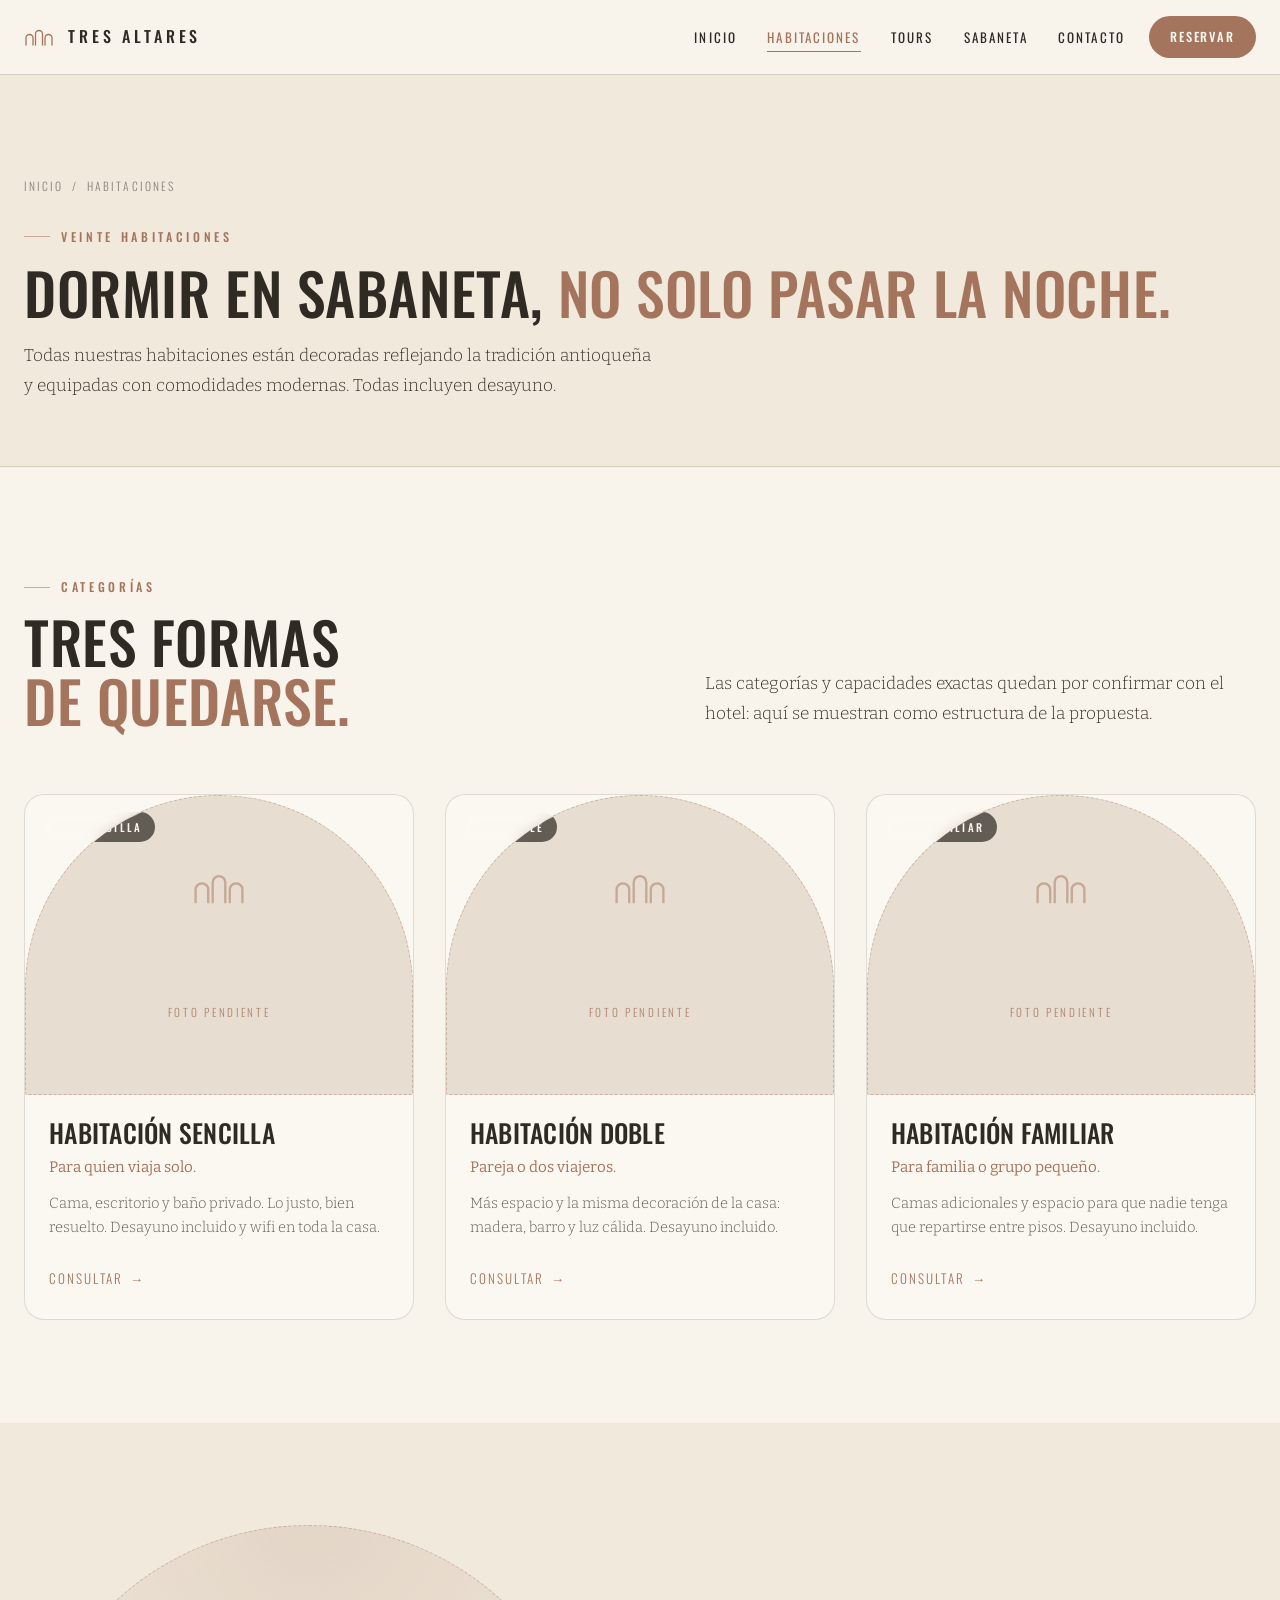
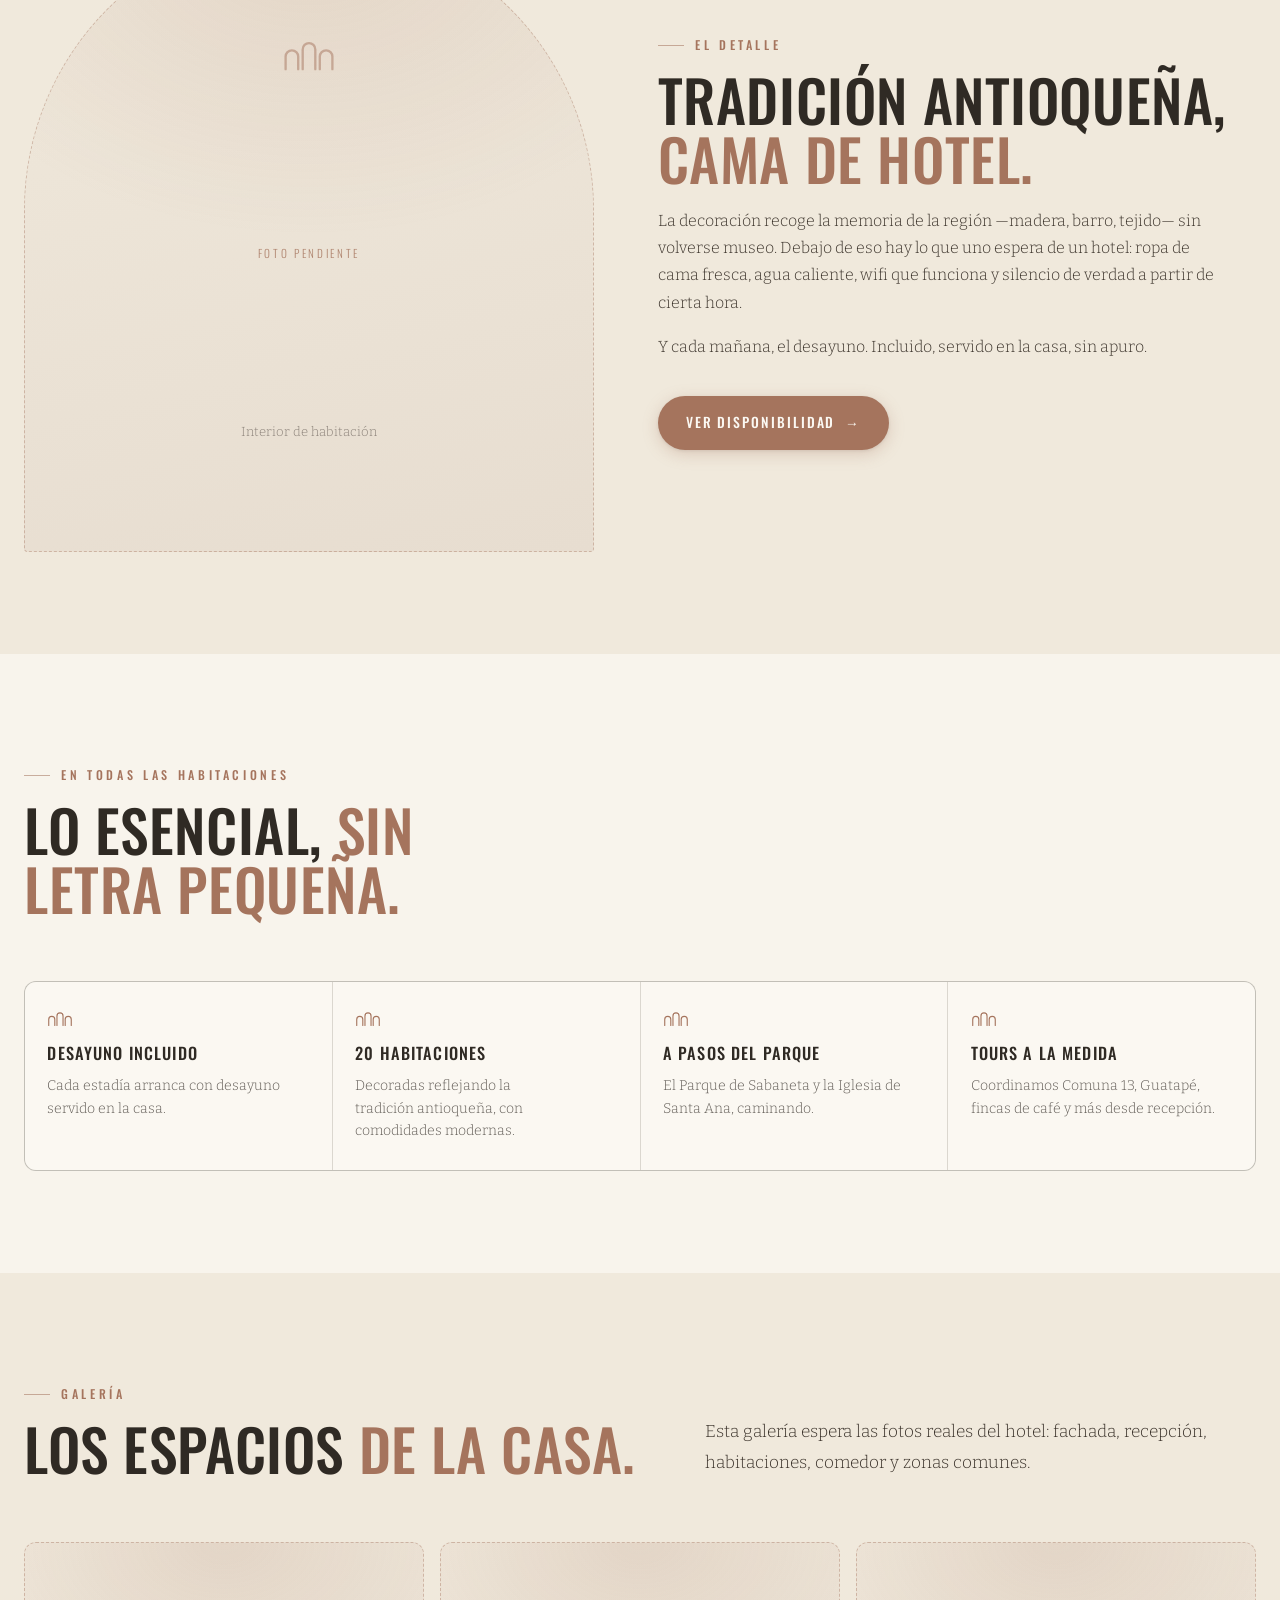
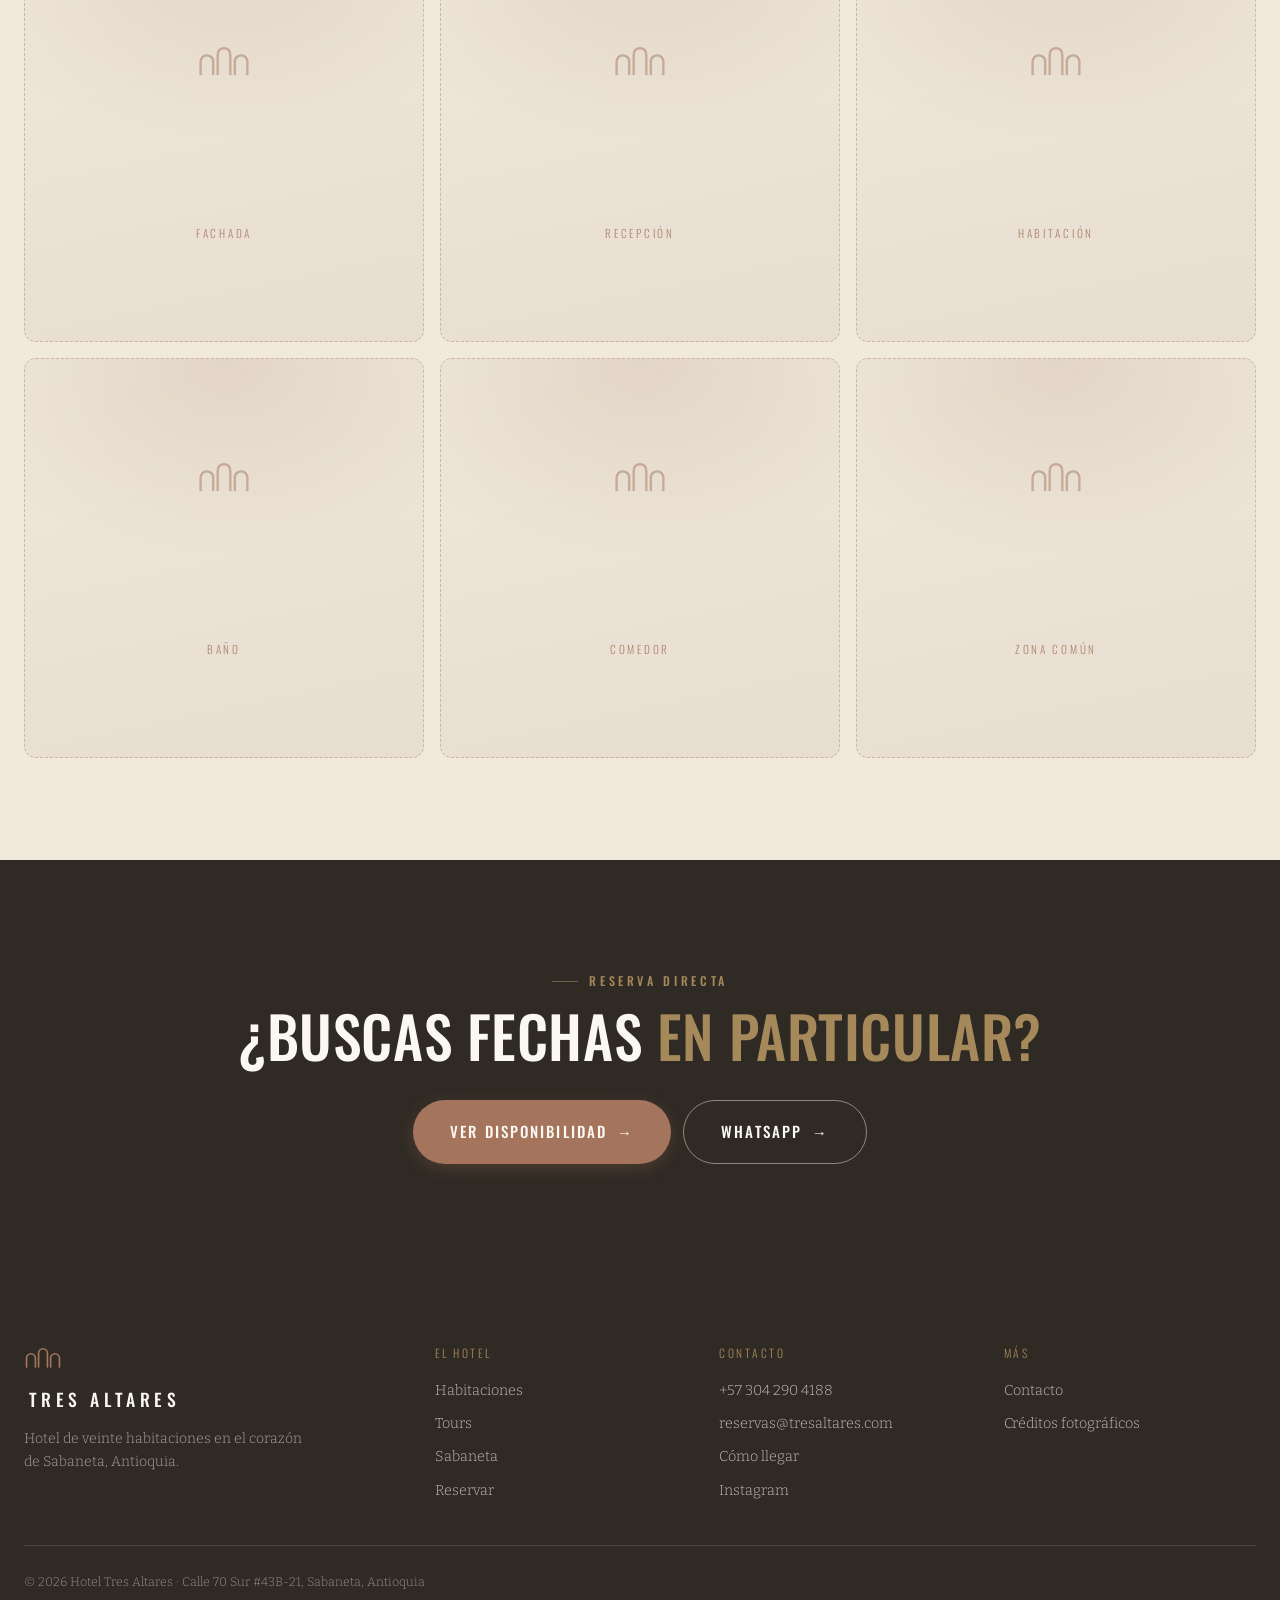
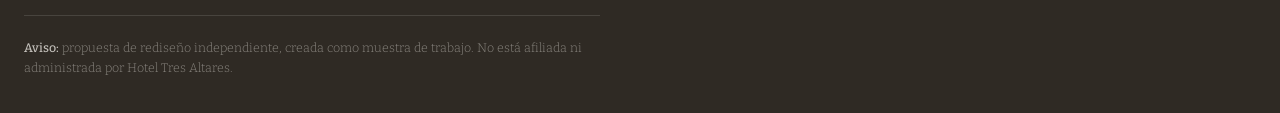
==== hotel-tres-altares/habitaciones.html @ 0153d628 "Añadir propuesta de rediseño: Hotel Tres Altares (Sabaneta) Sitio multipágina estático (7 páginas), " ====
<!doctype html>
<html lang="es">
<head>
<meta charset="utf-8" />
<meta name="viewport" content="width=device-width, initial-scale=1, viewport-fit=cover" />
<title>Habitaciones — Hotel Tres Altares, Sabaneta</title>
<meta name="description" content="Veinte habitaciones con tradición antioqueña y desayuno incluido en el Hotel Tres Altares de Sabaneta." />
<meta name="robots" content="noindex, nofollow" />
<meta name="theme-color" content="#f8f4ec" />
<link rel="icon" href="data:image/svg+xml,%3Csvg xmlns='http://www.w3.org/2000/svg' viewBox='0 0 60 44'%3E%3Crect width='60' height='44' rx='8' fill='%23a5745d'/%3E%3Cg fill='none' stroke='%23fbf8f2' stroke-width='3'%3E%3Cpath d='M6 38V25a6 6 0 0 1 12 0v13'/%3E%3Cpath d='M24 38V18a6 6 0 0 1 12 0v20'/%3E%3Cpath d='M42 38V25a6 6 0 0 1 12 0v13'/%3E%3C/g%3E%3C/svg%3E" />
<link rel="preload" as="font" type="font/woff2" href="assets/fonts/oswald-500-normal-latin.woff2" crossorigin />
<link rel="preload" as="font" type="font/woff2" href="assets/fonts/bitter-300-normal-latin.woff2" crossorigin />
<link rel="stylesheet" href="fonts.css?v=20260815" />
<link rel="stylesheet" href="styles.css?v=20260814b" />
</head>
<body class="page-solid">

<a class="skip-link" href="#main">Saltar al contenido</a>

<svg class="arch-sprite" aria-hidden="true" focusable="false">
  <defs>
    <g id="arch-3" fill="none" stroke="currentColor" stroke-width="2.6" stroke-linecap="round">
      <path d="M4 38V24a7 7 0 0 1 14 0v14" />
      <path d="M23 38V16a7 7 0 0 1 14 0v22" />
      <path d="M42 38V24a7 7 0 0 1 14 0v14" />
    </g>
  </defs>
</svg>

<header class="nav">
  <div class="container nav-inner">
    <a class="nav-brand" href="index.html" aria-label="Hotel Tres Altares — inicio">
      <svg class="nav-brand-mark" viewBox="0 0 60 44" aria-hidden="true"><use href="#arch-3" /></svg>
      <span class="nav-brand-text">Tres Altares</span>
    </a>
    <nav aria-label="Principal">
      <ul class="nav-links">
        <li><a class="nav-link" href="index.html">Inicio</a></li>
        <li><a class="nav-link" href="habitaciones.html">Habitaciones</a></li>
        <li><a class="nav-link" href="experiencias.html">Tours</a></li>
        <li><a class="nav-link" href="sabaneta.html">Sabaneta</a></li>
        <li><a class="nav-link" href="contacto.html">Contacto</a></li>
      </ul>
    </nav>
    <a class="nav-cta" href="reservar.html">Reservar</a>
    <button class="nav-toggle" aria-label="Abrir menú" aria-expanded="false"><span></span><span></span><span></span></button>
  </div>
</header>

<aside class="nav-mobile" aria-hidden="true">
  <ul class="nav-mobile-links">
    <li><a class="nav-mobile-link" href="index.html">Inicio</a></li>
    <li><a class="nav-mobile-link" href="habitaciones.html">Habitaciones</a></li>
    <li><a class="nav-mobile-link" href="experiencias.html">Tours</a></li>
    <li><a class="nav-mobile-link" href="sabaneta.html">Sabaneta</a></li>
    <li><a class="nav-mobile-link" href="contacto.html">Contacto</a></li>
    <li><a class="nav-mobile-link" href="reservar.html">Reservar</a></li>
  </ul>
  <div class="nav-mobile-foot">
    <span data-address-short></span>
    <a data-ig-link href="#">@tresaltareshotel</a>
  </div>
</aside>

<main id="main">

<section class="page-hero">
  <div class="container">
    <p class="breadcrumb"><a href="index.html">Inicio</a> <span>/</span> <span>Habitaciones</span></p>
    <p class="eyebrow">Veinte habitaciones</p>
    <h1 class="h-section page-hero-title">Dormir en Sabaneta, <em>no solo pasar la noche.</em></h1>
    <p class="lede">
      Todas nuestras habitaciones están decoradas reflejando la tradición antioqueña y equipadas con comodidades modernas. Todas incluyen desayuno.
    </p>
  </div>
</section>

<!-- CATEGORÍAS -->
<section class="section">
  <div class="container">
    <div class="section-head">
      <div data-reveal>
        <p class="eyebrow">Categorías</p>
        <h2 class="h-section">Tres formas <em>de quedarse.</em></h2>
      </div>
      <p class="lede" data-reveal data-delay="1">
        Las categorías y capacidades exactas quedan por confirmar con el hotel: aquí se muestran como estructura de la propuesta.
      </p>
    </div>

    <div class="grid grid-3">
      <article class="card" data-reveal>
        <div class="card-figure arch-ph">
          <span class="card-num">01 · Sencilla</span>
          <svg class="arch-ph-mark" viewBox="0 0 60 44" aria-hidden="true"><use href="#arch-3" /></svg>
          <span class="arch-ph-label">Foto pendiente</span>
        </div>
        <div class="card-body">
          <h3 class="h-card">Habitación sencilla</h3>
          <p class="card-tagline">Para quien viaja solo.</p>
          <p class="card-text">Cama, escritorio y baño privado. Lo justo, bien resuelto. Desayuno incluido y wifi en toda la casa.</p>
          <div class="card-foot"><a class="link-arrow" href="reservar.html">Consultar</a></div>
        </div>
      </article>

      <article class="card" data-reveal data-delay="1">
        <div class="card-figure arch-ph">
          <span class="card-num">02 · Doble</span>
          <svg class="arch-ph-mark" viewBox="0 0 60 44" aria-hidden="true"><use href="#arch-3" /></svg>
          <span class="arch-ph-label">Foto pendiente</span>
        </div>
        <div class="card-body">
          <h3 class="h-card">Habitación doble</h3>
          <p class="card-tagline">Pareja o dos viajeros.</p>
          <p class="card-text">Más espacio y la misma decoración de la casa: madera, barro y luz cálida. Desayuno incluido.</p>
          <div class="card-foot"><a class="link-arrow" href="reservar.html">Consultar</a></div>
        </div>
      </article>

      <article class="card" data-reveal data-delay="2">
        <div class="card-figure arch-ph">
          <span class="card-num">03 · Familiar</span>
          <svg class="arch-ph-mark" viewBox="0 0 60 44" aria-hidden="true"><use href="#arch-3" /></svg>
          <span class="arch-ph-label">Foto pendiente</span>
        </div>
        <div class="card-body">
          <h3 class="h-card">Habitación familiar</h3>
          <p class="card-tagline">Para familia o grupo pequeño.</p>
          <p class="card-text">Camas adicionales y espacio para que nadie tenga que repartirse entre pisos. Desayuno incluido.</p>
          <div class="card-foot"><a class="link-arrow" href="reservar.html">Consultar</a></div>
        </div>
      </article>
    </div>
  </div>
</section>

<!-- DETALLE -->
<section class="section section-tonal">
  <div class="container">
    <div class="split">
      <div class="arch-ph split-figure" data-reveal>
        <svg class="arch-ph-mark" viewBox="0 0 60 44" aria-hidden="true"><use href="#arch-3" /></svg>
        <span class="arch-ph-label">Foto pendiente</span>
        <span class="arch-ph-hint">Interior de habitación</span>
      </div>
      <div class="split-body" data-reveal data-delay="1">
        <p class="eyebrow">El detalle</p>
        <h2 class="h-section">Tradición antioqueña, <em>cama de hotel.</em></h2>
        <div class="prose">
          <p>La decoración recoge la memoria de la región —madera, barro, tejido— sin volverse museo. Debajo de eso hay lo que uno espera de un hotel: ropa de cama fresca, agua caliente, wifi que funciona y silencio de verdad a partir de cierta hora.</p>
          <p>Y cada mañana, el desayuno. Incluido, servido en la casa, sin apuro.</p>
        </div>
        <div class="btn-row mt-6">
          <a class="btn btn-primary" href="reservar.html">Ver disponibilidad</a>
        </div>
      </div>
    </div>
  </div>
</section>

<!-- INCLUYE -->
<section class="section">
  <div class="container">
    <div class="section-head">
      <div data-reveal>
        <p class="eyebrow">En todas las habitaciones</p>
        <h2 class="h-section">Lo esencial, <em>sin letra pequeña.</em></h2>
      </div>
    </div>
    <div class="amenity-grid" data-amenities data-reveal></div>
  </div>
</section>

<!-- GALERÍA -->
<section class="section section-tonal">
  <div class="container">
    <div class="section-head">
      <div data-reveal>
        <p class="eyebrow">Galería</p>
        <h2 class="h-section">Los espacios <em>de la casa.</em></h2>
      </div>
      <p class="lede" data-reveal data-delay="1">
        Esta galería espera las fotos reales del hotel: fachada, recepción, habitaciones, comedor y zonas comunes.
      </p>
    </div>
    <div class="gallery" data-reveal>
      <div class="arch-ph"><svg class="arch-ph-mark" viewBox="0 0 60 44" aria-hidden="true"><use href="#arch-3"/></svg><span class="arch-ph-label">Fachada</span></div>
      <div class="arch-ph"><svg class="arch-ph-mark" viewBox="0 0 60 44" aria-hidden="true"><use href="#arch-3"/></svg><span class="arch-ph-label">Recepción</span></div>
      <div class="arch-ph"><svg class="arch-ph-mark" viewBox="0 0 60 44" aria-hidden="true"><use href="#arch-3"/></svg><span class="arch-ph-label">Habitación</span></div>
      <div class="arch-ph"><svg class="arch-ph-mark" viewBox="0 0 60 44" aria-hidden="true"><use href="#arch-3"/></svg><span class="arch-ph-label">Baño</span></div>
      <div class="arch-ph"><svg class="arch-ph-mark" viewBox="0 0 60 44" aria-hidden="true"><use href="#arch-3"/></svg><span class="arch-ph-label">Comedor</span></div>
      <div class="arch-ph"><svg class="arch-ph-mark" viewBox="0 0 60 44" aria-hidden="true"><use href="#arch-3"/></svg><span class="arch-ph-label">Zona común</span></div>
    </div>
  </div>
</section>

<!-- CTA -->
<section class="section section-dark">
  <div class="container-narrow text-center">
    <p class="eyebrow eyebrow-center" data-reveal>Reserva directa</p>
    <h2 class="h-section mt-3" data-reveal data-delay="1">¿Buscas fechas <em>en particular?</em></h2>
    <div class="btn-row btn-row-center mt-6" data-reveal data-delay="2">
      <a class="btn btn-primary btn-lg" data-booking-link href="#">Ver disponibilidad</a>
      <a class="btn btn-light btn-lg" data-wa-link data-wa-message="Hola Tres Altares, quiero consultar disponibilidad de habitaciones." href="#">WhatsApp</a>
    </div>
  </div>
</section>

</main>

<footer class="footer">
  <div class="container">
    <div class="footer-grid">
      <div>
        <svg class="footer-mark" viewBox="0 0 60 44" aria-hidden="true"><use href="#arch-3" /></svg>
        <p class="footer-brand">Tres Altares</p>
        <p class="footer-tagline">Hotel de veinte habitaciones en el corazón de Sabaneta, Antioquia.</p>
      </div>
      <div>
        <p class="footer-title">El hotel</p>
        <ul class="footer-list">
          <li><a href="habitaciones.html">Habitaciones</a></li>
          <li><a href="experiencias.html">Tours</a></li>
          <li><a href="sabaneta.html">Sabaneta</a></li>
          <li><a href="reservar.html">Reservar</a></li>
        </ul>
      </div>
      <div>
        <p class="footer-title">Contacto</p>
        <ul class="footer-list">
          <li><a data-phone href="#"></a></li>
          <li><a data-email href="#"></a></li>
          <li><a data-map-link href="#">Cómo llegar</a></li>
          <li><a data-ig-link href="#">Instagram</a></li>
        </ul>
      </div>
      <div>
        <p class="footer-title">Más</p>
        <ul class="footer-list">
          <li><a href="contacto.html">Contacto</a></li>
          <li><a href="creditos.html">Créditos fotográficos</a></li>
        </ul>
      </div>
    </div>
    <div class="footer-bottom">
      <span>© <span data-year>2026</span> Hotel Tres Altares · <span data-address></span></span>
    </div>
    <p class="footer-disclaimer">
      <strong>Aviso:</strong> propuesta de rediseño independiente, creada como muestra de trabajo.
      No está afiliada ni administrada por Hotel Tres Altares.
    </p>
  </div>
</footer>

<script defer src="lib/gsap.min.js"></script>
<script defer src="lib/ScrollTrigger.min.js"></script>
<script defer src="lib/manifest.js?v=20260814b"></script>
<script defer src="main.js?v=20260814b"></script>
</body>
</html>
---- hotel-tres-altares/fonts.css ----
/* Fuentes auto-hospedadas — sin dependencia del CDN de Google.
   Oswald (display, condensada) y Bitter (cuerpo, slab) son los equivalentes
   libres de Steelfish y Americane, las tipografías reales de la marca. */

@font-face {
  font-family: 'Oswald';
  font-style: normal;
  font-weight: 300;
  font-display: swap;
  src: url('assets/fonts/oswald-300-normal-ext.woff2') format('woff2');
  unicode-range: U+0100-02BA, U+02BD-02C5, U+02C7-02CC, U+02CE-02D7, U+02DD-02FF, U+0304, U+0308, U+0329, U+1D00-1DBF, U+1E00-1E9F, U+1EF2-1EFF, U+2020, U+20A0-20AB, U+20AD-20C0, U+2113, U+2C60-2C7F, U+A720-A7FF;
}
@font-face {
  font-family: 'Oswald';
  font-style: normal;
  font-weight: 300;
  font-display: swap;
  src: url('assets/fonts/oswald-300-normal-latin.woff2') format('woff2');
  unicode-range: U+0000-00FF, U+0131, U+0152-0153, U+02BB-02BC, U+02C6, U+02DA, U+02DC, U+0304, U+0308, U+0329, U+2000-206F, U+20AC, U+2122, U+2191, U+2193, U+2212, U+2215, U+FEFF, U+FFFD;
}
@font-face {
  font-family: 'Oswald';
  font-style: normal;
  font-weight: 400;
  font-display: swap;
  src: url('assets/fonts/oswald-400-normal-ext.woff2') format('woff2');
  unicode-range: U+0100-02BA, U+02BD-02C5, U+02C7-02CC, U+02CE-02D7, U+02DD-02FF, U+0304, U+0308, U+0329, U+1D00-1DBF, U+1E00-1E9F, U+1EF2-1EFF, U+2020, U+20A0-20AB, U+20AD-20C0, U+2113, U+2C60-2C7F, U+A720-A7FF;
}
@font-face {
  font-family: 'Oswald';
  font-style: normal;
  font-weight: 400;
  font-display: swap;
  src: url('assets/fonts/oswald-400-normal-latin.woff2') format('woff2');
  unicode-range: U+0000-00FF, U+0131, U+0152-0153, U+02BB-02BC, U+02C6, U+02DA, U+02DC, U+0304, U+0308, U+0329, U+2000-206F, U+20AC, U+2122, U+2191, U+2193, U+2212, U+2215, U+FEFF, U+FFFD;
}
@font-face {
  font-family: 'Oswald';
  font-style: normal;
  font-weight: 500;
  font-display: swap;
  src: url('assets/fonts/oswald-500-normal-ext.woff2') format('woff2');
  unicode-range: U+0100-02BA, U+02BD-02C5, U+02C7-02CC, U+02CE-02D7, U+02DD-02FF, U+0304, U+0308, U+0329, U+1D00-1DBF, U+1E00-1E9F, U+1EF2-1EFF, U+2020, U+20A0-20AB, U+20AD-20C0, U+2113, U+2C60-2C7F, U+A720-A7FF;
}
@font-face {
  font-family: 'Oswald';
  font-style: normal;
  font-weight: 500;
  font-display: swap;
  src: url('assets/fonts/oswald-500-normal-latin.woff2') format('woff2');
  unicode-range: U+0000-00FF, U+0131, U+0152-0153, U+02BB-02BC, U+02C6, U+02DA, U+02DC, U+0304, U+0308, U+0329, U+2000-206F, U+20AC, U+2122, U+2191, U+2193, U+2212, U+2215, U+FEFF, U+FFFD;
}
@font-face {
  font-family: 'Oswald';
  font-style: normal;
  font-weight: 600;
  font-display: swap;
  src: url('assets/fonts/oswald-600-normal-ext.woff2') format('woff2');
  unicode-range: U+0100-02BA, U+02BD-02C5, U+02C7-02CC, U+02CE-02D7, U+02DD-02FF, U+0304, U+0308, U+0329, U+1D00-1DBF, U+1E00-1E9F, U+1EF2-1EFF, U+2020, U+20A0-20AB, U+20AD-20C0, U+2113, U+2C60-2C7F, U+A720-A7FF;
}
@font-face {
  font-family: 'Oswald';
  font-style: normal;
  font-weight: 600;
  font-display: swap;
  src: url('assets/fonts/oswald-600-normal-latin.woff2') format('woff2');
  unicode-range: U+0000-00FF, U+0131, U+0152-0153, U+02BB-02BC, U+02C6, U+02DA, U+02DC, U+0304, U+0308, U+0329, U+2000-206F, U+20AC, U+2122, U+2191, U+2193, U+2212, U+2215, U+FEFF, U+FFFD;
}
@font-face {
  font-family: 'Bitter';
  font-style: italic;
  font-weight: 300;
  font-display: swap;
  src: url('assets/fonts/bitter-300-italic-ext.woff2') format('woff2');
  unicode-range: U+0100-02BA, U+02BD-02C5, U+02C7-02CC, U+02CE-02D7, U+02DD-02FF, U+0304, U+0308, U+0329, U+1D00-1DBF, U+1E00-1E9F, U+1EF2-1EFF, U+2020, U+20A0-20AB, U+20AD-20C0, U+2113, U+2C60-2C7F, U+A720-A7FF;
}
@font-face {
  font-family: 'Bitter';
  font-style: italic;
  font-weight: 300;
  font-display: swap;
  src: url('assets/fonts/bitter-300-italic-latin.woff2') format('woff2');
  unicode-range: U+0000-00FF, U+0131, U+0152-0153, U+02BB-02BC, U+02C6, U+02DA, U+02DC, U+0304, U+0308, U+0329, U+2000-206F, U+20AC, U+2122, U+2191, U+2193, U+2212, U+2215, U+FEFF, U+FFFD;
}
@font-face {
  font-family: 'Bitter';
  font-style: normal;
  font-weight: 300;
  font-display: swap;
  src: url('assets/fonts/bitter-300-normal-ext.woff2') format('woff2');
  unicode-range: U+0100-02BA, U+02BD-02C5, U+02C7-02CC, U+02CE-02D7, U+02DD-02FF, U+0304, U+0308, U+0329, U+1D00-1DBF, U+1E00-1E9F, U+1EF2-1EFF, U+2020, U+20A0-20AB, U+20AD-20C0, U+2113, U+2C60-2C7F, U+A720-A7FF;
}
@font-face {
  font-family: 'Bitter';
  font-style: normal;
  font-weight: 300;
  font-display: swap;
  src: url('assets/fonts/bitter-300-normal-latin.woff2') format('woff2');
  unicode-range: U+0000-00FF, U+0131, U+0152-0153, U+02BB-02BC, U+02C6, U+02DA, U+02DC, U+0304, U+0308, U+0329, U+2000-206F, U+20AC, U+2122, U+2191, U+2193, U+2212, U+2215, U+FEFF, U+FFFD;
}
@font-face {
  font-family: 'Bitter';
  font-style: normal;
  font-weight: 400;
  font-display: swap;
  src: url('assets/fonts/bitter-400-normal-ext.woff2') format('woff2');
  unicode-range: U+0100-02BA, U+02BD-02C5, U+02C7-02CC, U+02CE-02D7, U+02DD-02FF, U+0304, U+0308, U+0329, U+1D00-1DBF, U+1E00-1E9F, U+1EF2-1EFF, U+2020, U+20A0-20AB, U+20AD-20C0, U+2113, U+2C60-2C7F, U+A720-A7FF;
}
@font-face {
  font-family: 'Bitter';
  font-style: normal;
  font-weight: 400;
  font-display: swap;
  src: url('assets/fonts/bitter-400-normal-latin.woff2') format('woff2');
  unicode-range: U+0000-00FF, U+0131, U+0152-0153, U+02BB-02BC, U+02C6, U+02DA, U+02DC, U+0304, U+0308, U+0329, U+2000-206F, U+20AC, U+2122, U+2191, U+2193, U+2212, U+2215, U+FEFF, U+FFFD;
}
@font-face {
  font-family: 'Bitter';
  font-style: normal;
  font-weight: 500;
  font-display: swap;
  src: url('assets/fonts/bitter-500-normal-ext.woff2') format('woff2');
  unicode-range: U+0100-02BA, U+02BD-02C5, U+02C7-02CC, U+02CE-02D7, U+02DD-02FF, U+0304, U+0308, U+0329, U+1D00-1DBF, U+1E00-1E9F, U+1EF2-1EFF, U+2020, U+20A0-20AB, U+20AD-20C0, U+2113, U+2C60-2C7F, U+A720-A7FF;
}
@font-face {
  font-family: 'Bitter';
  font-style: normal;
  font-weight: 500;
  font-display: swap;
  src: url('assets/fonts/bitter-500-normal-latin.woff2') format('woff2');
  unicode-range: U+0000-00FF, U+0131, U+0152-0153, U+02BB-02BC, U+02C6, U+02DA, U+02DC, U+0304, U+0308, U+0329, U+2000-206F, U+20AC, U+2122, U+2191, U+2193, U+2212, U+2215, U+FEFF, U+FFFD;
}
---- hotel-tres-altares/styles.css ----
/* ============================================================
   Hotel Tres Altares — propuesta de rediseño
   Paleta y tipografía derivadas de la marca real del hotel:
   arcilla #a5745d, oro #a6895b, cremas #f8f4ec/#fbf8f2, tinta #2f2a24.
   Motivo gráfico: los tres arcos del logo.
   ============================================================ */

/* -- 1. Tokens ------------------------------------------------ */
:root {
  --bg:          #f8f4ec;   /* crema base */
  --bg-2:        #f0e9dc;   /* crema tostada */
  --bg-3:        #e7ddd0;   /* arena */
  --paper:       #fbf8f2;   /* papel de tarjetas */
  --sand:        #cdbb9f;
  --ink:         #2f2a24;   /* tinta cálida */
  --ink-soft:    #3c342c;
  --ink-mute:    #605b55;
  --ink-faint:   #8a8078;
  --line:        rgba(47, 42, 36, 0.14);
  --line-strong: rgba(47, 42, 36, 0.3);

  --clay:        #a5745d;   /* color primario de la marca */
  --clay-deep:   #8a5c47;
  --gold:        #a6895b;   /* secundario */
  --gold-deep:   #7f6947;
  --clay-soft:   rgba(165, 116, 93, 0.12);

  --accent:      var(--clay);
  --accent-2:    var(--gold);

  --display: "Oswald", "Arial Narrow", Impact, sans-serif;
  --body:    "Bitter", Georgia, "Times New Roman", serif;

  --ease-out:    cubic-bezier(0.16, 1, 0.3, 1);
  --ease-soft:   cubic-bezier(0.25, 0.46, 0.45, 0.94);

  --container:        min(1320px, 100% - 3rem);
  --container-narrow: min(940px, 100% - 3rem);
  --nav-h:       74px;
  --section-pad: clamp(4rem, 8vw, 8rem);
  --radius:      12px;
  --radius-lg:   20px;
  --arch:        999px 999px 12px 12px;   /* el arco de la marca */
}

/* -- 2. Reset & base ----------------------------------------- */
*, *::before, *::after { box-sizing: border-box; margin: 0; padding: 0; }
html {
  -webkit-text-size-adjust: 100%;
  scroll-behavior: smooth;
  overflow-x: clip;
  background: var(--bg);
}
@media (prefers-reduced-motion: reduce) { html { scroll-behavior: auto; } }
body {
  font-family: var(--body);
  font-weight: 300;
  font-size: 16px;
  line-height: 1.7;
  color: var(--ink);
  background: var(--bg);
  -webkit-font-smoothing: antialiased;
  -moz-osx-font-smoothing: grayscale;
  text-rendering: optimizeLegibility;
  overflow-x: clip;
  overscroll-behavior-y: none;
}
img, svg, video { display: block; max-width: 100%; }
img { height: auto; }
button { font: inherit; color: inherit; cursor: pointer; border: 0; background: none; }
input, textarea, select { font: inherit; color: inherit; }
a { color: inherit; text-decoration: none; }
ul { list-style: none; }
p { text-wrap: pretty; }
::selection { background: var(--clay); color: var(--paper); }
:focus-visible { outline: 2px solid var(--clay); outline-offset: 3px; border-radius: 3px; }

/* -- 3. Utilities --------------------------------------------- */
.container { width: var(--container); margin-inline: auto; }
.container-narrow { width: var(--container-narrow); margin-inline: auto; }
.text-center { text-align: center; }
.mt-3 { margin-top: 0.9rem; } .mt-4 { margin-top: 1.4rem; }
.mt-6 { margin-top: 2.2rem; } .mt-8 { margin-top: 3.2rem; }

.skip-link {
  position: fixed; top: -100px; left: 1rem; z-index: 9999;
  padding: 0.7rem 1.2rem; background: var(--ink); color: var(--paper);
  border-radius: 8px; font-weight: 500; font-family: var(--display);
  letter-spacing: 0.06em; text-transform: uppercase;
}
.skip-link:focus { top: 1rem; }
.sr-only {
  position: absolute; width: 1px; height: 1px; padding: 0; margin: -1px;
  overflow: hidden; clip: rect(0,0,0,0); white-space: nowrap; border: 0;
}

.eyebrow {
  font-family: var(--display);
  font-size: 0.76rem;
  font-weight: 500;
  letter-spacing: 0.3em;
  text-transform: uppercase;
  color: var(--clay);
  display: inline-flex; align-items: center; gap: 0.7rem;
}
.eyebrow::before {
  content: ""; width: 26px; height: 1px; background: currentColor; opacity: 0.55;
}
.eyebrow-center { justify-content: center; }

/* -- 4. Typography -------------------------------------------- */
.h-display, .h-section, .h-sub, h1, h2, h3, h4 {
  font-family: var(--display);
  font-weight: 400;
  text-transform: uppercase;
  letter-spacing: 0.01em;
  line-height: 1.02;
  text-wrap: balance;
  color: var(--ink);
}
.h-display {
  font-size: clamp(2.9rem, 8vw, 6.4rem);
  font-weight: 500;
  letter-spacing: 0.005em;
}
.h-section { font-size: clamp(2rem, 4.6vw, 3.6rem); font-weight: 500; }
.h-card    { font-size: clamp(1.25rem, 2vw, 1.6rem); font-weight: 500; }
.h-display em, .h-section em, .h-card em {
  font-style: normal;
  color: var(--clay);
}
.lede {
  font-size: clamp(1.02rem, 1.35vw, 1.16rem);
  line-height: 1.75;
  color: var(--ink-soft);
  max-width: 58ch;
  font-weight: 300;
}
.prose p { color: var(--ink-soft); margin-bottom: 1.1rem; max-width: 62ch; }
.prose p:last-child { margin-bottom: 0; }
.prose strong { font-weight: 500; color: var(--ink); }

/* -- 5. Arch motif (marca) ------------------------------------ */
.arch-mark { display: block; }
.arch-sprite { position: absolute; width: 0; height: 0; overflow: hidden; }

/* Marco en arco para imágenes — la firma visual del sitio */
.arch-frame {
  position: relative;
  border-radius: var(--arch);
  overflow: hidden;
  background: var(--bg-3);
  isolation: isolate;
}
.arch-frame img {
  width: 100%; height: 100%; object-fit: cover;
  transition: transform 1s var(--ease-soft), filter .6s var(--ease-out);
}
.arch-frame:hover img { transform: scale(1.055); }
.arch-frame::after {
  content: ""; position: absolute; inset: 0; pointer-events: none;
  border-radius: inherit;
  box-shadow: inset 0 0 0 1px rgba(251, 248, 242, 0.22);
}

/* Placeholder honesto: cuando aún no hay foto real del hotel */
.arch-ph {
  position: relative;
  border-radius: var(--arch);
  background:
    radial-gradient(120% 80% at 50% 0%, rgba(165,116,93,.16), transparent 62%),
    linear-gradient(168deg, var(--bg-2) 0%, var(--bg-3) 100%);
  border: 1px dashed rgba(165, 116, 93, 0.4);
  display: grid; place-items: center; text-align: center;
  padding: 2rem 1.5rem;
  overflow: hidden;
}
.arch-ph-mark { color: var(--clay); opacity: 0.5; width: 54px; }
.arch-ph-label {
  font-family: var(--display);
  font-size: 0.7rem; letter-spacing: 0.24em; text-transform: uppercase;
  color: var(--clay); opacity: 0.85; margin-top: 0.9rem;
}
.arch-ph-hint {
  font-size: 0.82rem; color: var(--ink-faint); margin-top: 0.3rem;
  max-width: 24ch; line-height: 1.5;
}

/* -- 6. Buttons ----------------------------------------------- */
.btn {
  display: inline-flex; align-items: center; gap: 0.6rem;
  padding: 0.95rem 1.75rem;
  font-family: var(--display);
  font-size: 0.86rem; font-weight: 500;
  letter-spacing: 0.14em; text-transform: uppercase;
  border-radius: 999px;
  white-space: nowrap;
  transition: transform .45s var(--ease-soft), box-shadow .45s var(--ease-soft),
              background .35s var(--ease-out), color .35s var(--ease-out),
              border-color .35s var(--ease-out);
}
.btn::after { content: "→"; transition: transform .4s var(--ease-out); }
.btn:hover::after { transform: translateX(4px); }
.btn-primary {
  background: var(--clay); color: var(--paper);
  box-shadow: 0 4px 16px rgba(165,116,93,.28), 0 1px 3px rgba(47,42,36,.1);
}
.btn-primary:hover {
  background: var(--clay-deep); transform: translateY(-3px);
  box-shadow: 0 22px 44px rgba(165,116,93,.32), 0 8px 18px rgba(47,42,36,.14);
}
.btn-ink { background: var(--ink); color: var(--paper); }
.btn-ink:hover { background: var(--clay); transform: translateY(-3px); }
.btn-ghost { border: 1px solid var(--line-strong); color: var(--ink); }
.btn-ghost:hover { background: var(--ink); color: var(--paper); border-color: var(--ink); transform: translateY(-3px); }
.btn-light { border: 1px solid rgba(251,248,242,.45); color: var(--paper); }
.btn-light:hover { background: var(--paper); color: var(--ink); transform: translateY(-3px); }
.btn-lg { padding: 1.15rem 2.3rem; font-size: 0.94rem; }
.btn-row { display: flex; flex-wrap: wrap; gap: 0.8rem; }
.btn-row-center { justify-content: center; }

.link-arrow {
  font-family: var(--display); font-size: 0.82rem;
  letter-spacing: 0.16em; text-transform: uppercase; color: var(--clay);
  display: inline-flex; align-items: center; gap: 0.45rem;
  border-bottom: 1px solid transparent; padding-bottom: 2px;
  transition: border-color .35s var(--ease-out), gap .35s var(--ease-out);
}
.link-arrow::after { content: "→"; }
.link-arrow:hover { border-color: var(--clay); gap: 0.75rem; }

/* -- 7. Splash ------------------------------------------------ */
.splash {
  position: fixed; inset: 0; z-index: 10000;
  background: var(--bg);
  display: grid; place-items: center;
  transition: opacity .9s var(--ease-out), clip-path 1.1s var(--ease-out);
  animation: splashSafety .01s 4.5s forwards;
}
.splash.is-out { opacity: 0; pointer-events: none; clip-path: inset(0 0 100% 0); }
@keyframes splashSafety { to { opacity: 0; pointer-events: none; clip-path: inset(0 0 100% 0); } }
.splash-inner { text-align: center; display: grid; gap: 1rem; justify-items: center; }
.splash-mark { color: var(--clay); width: 74px; animation: splashRise 1.1s var(--ease-out) both; }
.splash-name {
  font-family: var(--display); font-size: 1.15rem; font-weight: 500;
  letter-spacing: 0.42em; text-transform: uppercase; color: var(--ink);
  padding-left: 0.42em;
  animation: splashRise 1.1s .15s var(--ease-out) both;
}
.splash-line {
  font-size: 0.78rem; letter-spacing: 0.16em; text-transform: uppercase;
  color: var(--ink-faint); font-family: var(--display);
  animation: splashRise 1.1s .28s var(--ease-out) both;
}
@keyframes splashRise { from { opacity: 0; transform: translateY(14px); } to { opacity: 1; transform: none; } }

/* -- 8. Nav --------------------------------------------------- */
.nav {
  position: fixed; top: 0; inset-inline: 0; z-index: 500;
  height: var(--nav-h);
  transition: background-color .45s var(--ease-out), box-shadow .45s var(--ease-out);
}
.nav-inner { height: 100%; display: flex; align-items: center; gap: 1.5rem; }
.nav-brand { display: flex; align-items: center; gap: 0.65rem; margin-right: auto; }
.nav-brand-mark { color: var(--clay); width: 30px; flex: none; transition: color .4s; }
.nav-brand-text {
  font-family: var(--display); font-size: 1rem; font-weight: 500;
  letter-spacing: 0.24em; text-transform: uppercase; color: var(--paper);
  padding-left: 0.24em; transition: color .4s var(--ease-out);
  text-shadow: 0 1px 12px rgba(0,0,0,.3);
}
.nav-links { display: none; align-items: center; gap: 1.9rem; }
.nav-link {
  position: relative; font-family: var(--display); font-size: 0.82rem;
  font-weight: 400; letter-spacing: 0.16em; text-transform: uppercase;
  color: var(--paper); padding: 0.3rem 0;
  transition: color .4s var(--ease-out);
  text-shadow: 0 1px 12px rgba(0,0,0,.3);
}
.nav-link::after {
  content: ""; position: absolute; left: 0; right: 0; bottom: -1px; height: 1px;
  background: currentColor; transform: scaleX(0); transform-origin: right;
  transition: transform .45s var(--ease-soft);
}
.nav-link:hover::after, .nav-link.is-active::after { transform: scaleX(1); transform-origin: left; }
.nav-link.is-active { color: var(--clay); }

.nav.is-scrolled {
  background: rgba(248, 244, 236, 0.94);
  backdrop-filter: blur(14px); -webkit-backdrop-filter: blur(14px);
  box-shadow: 0 1px 0 var(--line);
}
.nav.is-scrolled .nav-brand-text,
.nav.is-scrolled .nav-link { color: var(--ink); text-shadow: none; }
.nav.is-scrolled .nav-link.is-active { color: var(--clay); }
.nav.is-scrolled .nav-toggle span { background: var(--ink); }

/* Páginas interiores: nav siempre sólida */
.page-solid .nav { background: rgba(248,244,236,.94); box-shadow: 0 1px 0 var(--line); }
.page-solid .nav .nav-brand-text, .page-solid .nav .nav-link { color: var(--ink); text-shadow: none; }
.page-solid .nav .nav-link.is-active { color: var(--clay); }
.page-solid .nav-toggle span { background: var(--ink); }

.nav-cta {
  display: none;
  font-family: var(--display); font-size: 0.78rem; font-weight: 500;
  letter-spacing: 0.14em; text-transform: uppercase;
  padding: 0.65rem 1.35rem; border-radius: 999px;
  background: var(--clay); color: var(--paper);
  transition: background .35s var(--ease-out), transform .35s var(--ease-soft);
}
.nav-cta:hover { background: var(--clay-deep); transform: translateY(-2px); }

.nav-toggle {
  display: flex; flex-direction: column; justify-content: center; gap: 5px;
  width: 42px; height: 42px; padding: 9px; flex: none;
}
.nav-toggle span {
  display: block; height: 2px; background: var(--paper);
  transition: background .35s, transform .4s var(--ease-soft), opacity .3s;
}
body.is-menu-open .nav-toggle span:nth-child(1) { transform: translateY(7px) rotate(45deg); }
body.is-menu-open .nav-toggle span:nth-child(2) { opacity: 0; }
body.is-menu-open .nav-toggle span:nth-child(3) { transform: translateY(-7px) rotate(-45deg); }
body.is-menu-open .nav-toggle span { background: var(--ink); }

.nav-mobile {
  position: fixed; inset: 0; z-index: 400;
  background: var(--bg);
  padding: calc(var(--nav-h) + 2.5rem) 1.6rem 2.5rem;
  display: flex; flex-direction: column; justify-content: space-between;
  opacity: 0; pointer-events: none; transform: translateY(-8px);
  transition: opacity .4s var(--ease-out), transform .5s var(--ease-soft);
}
body.is-menu-open { overflow: hidden; }
body.is-menu-open .nav-mobile { opacity: 1; pointer-events: auto; transform: none; }
.nav-mobile-links { display: flex; flex-direction: column; gap: 0.2rem; }
.nav-mobile-link {
  font-family: var(--display); font-size: 1.9rem; font-weight: 400;
  letter-spacing: 0.06em; text-transform: uppercase; color: var(--ink);
  padding: 0.55rem 0; border-bottom: 1px solid var(--line);
  transition: color .3s, padding-left .35s var(--ease-out);
}
.nav-mobile-link:hover, .nav-mobile-link.is-active { color: var(--clay); padding-left: 0.5rem; }
.nav-mobile-foot {
  font-size: 0.82rem; color: var(--ink-faint);
  display: grid; gap: 0.9rem;
}
@media (min-width: 1024px) {
  .nav-links, .nav-cta { display: flex; }
  .nav-toggle, .nav-mobile { display: none; }
}

/* -- 9. Sections ---------------------------------------------- */
.section { padding-block: var(--section-pad); }
.section-tonal { background: var(--bg-2); }
.section-sand  { background: var(--bg-3); }
.section-dark  { background: var(--ink); color: var(--bg); }
.section-dark .h-section, .section-dark h2, .section-dark h3 { color: var(--paper); }
.section-dark .h-section em { color: var(--gold); }
.section-dark .lede, .section-dark .prose p { color: rgba(251,248,242,.74); }
.section-dark .eyebrow { color: var(--gold); }

.section-head {
  display: grid; gap: 1.4rem;
  margin-bottom: clamp(2.4rem, 5vw, 4rem);
}
.section-head .h-section { margin-top: 0.9rem; }
@media (min-width: 900px) {
  .section-head { grid-template-columns: 1.15fr 1fr; align-items: end; gap: 3rem; }
}

/* -- 10. Reveal ----------------------------------------------- */
[data-reveal] {
  opacity: 0; transform: translateY(34px);
  transition: opacity .95s var(--ease-soft), transform .95s var(--ease-soft);
}
[data-reveal].is-revealed { opacity: 1; transform: none; }
[data-delay="1"] { transition-delay: .1s; }
[data-delay="2"] { transition-delay: .2s; }
[data-delay="3"] { transition-delay: .3s; }
[data-delay="4"] { transition-delay: .4s; }

/* -- 11. Hero ------------------------------------------------- */
.hero {
  position: relative; isolation: isolate;
  min-height: 100vh; min-height: 100svh;
  display: flex; align-items: flex-end;
  overflow: hidden;
}
.hero-bg { position: absolute; inset: -6% 0 0; z-index: -2; }
.hero-bg img { width: 100%; height: 100%; object-fit: cover; }
.hero-overlay {
  position: absolute; inset: 0; z-index: -1;
  background:
    linear-gradient(180deg, rgba(31,26,20,.58) 0%, rgba(31,26,20,.22) 34%, rgba(31,26,20,.55) 72%, rgba(31,26,20,.88) 100%);
}
.hero-grain {
  position: absolute; inset: 0; z-index: -1; pointer-events: none;
  opacity: .16; mix-blend-mode: overlay;
  background-image: url("data:image/svg+xml;utf8,<svg xmlns='http://www.w3.org/2000/svg' viewBox='0 0 200 200'><filter id='n'><feTurbulence type='fractalNoise' baseFrequency='0.9' numOctaves='3' stitchTiles='stitch'/><feColorMatrix values='0 0 0 0 0 0 0 0 0 0 0 0 0 0 0 0 0 0 0.5 0'/></filter><rect width='100%25' height='100%25' filter='url(%23n)'/></svg>");
  background-size: 220px 220px;
}
.hero-content { padding-bottom: clamp(4.5rem, 11vh, 8rem); position: relative; }
.hero .eyebrow { color: var(--paper); opacity: .9; }
.hero-title { color: var(--paper); max-width: 15ch; margin-top: 1.1rem; }
.hero-title em { color: var(--gold); }
.hero-sub {
  color: rgba(251,248,242,.82); max-width: 46ch; margin-top: 1.5rem;
  font-size: clamp(1.02rem, 1.4vw, 1.18rem); font-weight: 300;
}
.hero-actions { margin-top: 2.2rem; }
.hero-scroll {
  position: absolute; right: clamp(1.5rem, 4vw, 3rem); bottom: clamp(2rem, 6vh, 3.5rem);
  display: none; align-items: center; gap: .8rem;
  font-family: var(--display); font-size: .7rem; letter-spacing: .3em;
  text-transform: uppercase; color: rgba(251,248,242,.7);
  writing-mode: vertical-rl;
}
.hero-scroll-line {
  width: 1px; height: 62px; background: linear-gradient(180deg, rgba(251,248,242,.7), transparent);
}
@media (min-width: 900px) { .hero-scroll { display: flex; } }

/* Hero interior (páginas secundarias) */
.page-hero {
  position: relative; isolation: isolate;
  padding-top: calc(var(--nav-h) + clamp(3.5rem, 8vw, 6.5rem));
  padding-bottom: clamp(2.5rem, 5vw, 4rem);
  background: var(--bg-2);
  border-bottom: 1px solid var(--line);
}
.page-hero-title { margin-top: 1rem; }
.page-hero .lede { margin-top: 1.2rem; }
.breadcrumb {
  font-family: var(--display); font-size: .72rem; letter-spacing: .18em;
  text-transform: uppercase; color: var(--ink-faint);
  display: flex; gap: .55rem; align-items: center; margin-bottom: 1.4rem;
}
.breadcrumb a:hover { color: var(--clay); }

/* -- 12. Cards ------------------------------------------------ */
.grid { display: grid; gap: clamp(1.2rem, 2.4vw, 2rem); }
.grid-2 { grid-template-columns: 1fr; }
.grid-3 { grid-template-columns: 1fr; }
@media (min-width: 700px) { .grid-2 { grid-template-columns: repeat(2, 1fr); } }
@media (min-width: 940px) { .grid-3 { grid-template-columns: repeat(3, 1fr); } }

.card {
  position: relative;
  background: var(--paper);
  border-radius: var(--radius-lg);
  overflow: hidden;
  border: 1px solid var(--line);
  transition: transform .55s var(--ease-soft), box-shadow .55s var(--ease-soft);
  display: flex; flex-direction: column;
}
.card:hover { transform: translateY(-6px); box-shadow: 0 28px 60px -26px rgba(47,42,36,.4); }
.card-figure { position: relative; aspect-ratio: 4/3.1; overflow: hidden; background: var(--bg-3); }
.card-figure img { width: 100%; height: 100%; object-fit: cover; transition: transform 1s var(--ease-soft); }
.card:hover .card-figure img { transform: scale(1.06); }
.card-num {
  position: absolute; top: 1rem; left: 1rem; z-index: 2;
  font-family: var(--display); font-size: .68rem; font-weight: 500;
  letter-spacing: .2em; text-transform: uppercase;
  padding: .38rem .8rem; border-radius: 999px;
  background: rgba(47,42,36,.72); color: var(--paper);
  backdrop-filter: blur(6px); -webkit-backdrop-filter: blur(6px);
}
.card-body { padding: 1.5rem 1.5rem 1.7rem; display: flex; flex-direction: column; gap: .6rem; flex: 1; }
.card-tagline { font-size: .95rem; color: var(--clay); font-weight: 400; }
.card-text { font-size: .92rem; color: var(--ink-mute); line-height: 1.65; }
.card-foot { margin-top: auto; padding-top: 1rem; }
.card-link-cover { position: absolute; inset: 0; z-index: 3; }

/* -- 13. Split (imagen + texto alternado) --------------------- */
.split {
  display: grid; gap: clamp(2rem, 5vw, 4rem);
  align-items: center;
}
.split + .split { margin-top: clamp(3.5rem, 8vw, 6.5rem); }
.split-figure { aspect-ratio: 4/4.4; }
.split-body .h-section { margin-top: .9rem; }
.split-body .prose { margin-top: 1.2rem; }
@media (min-width: 900px) {
  .split { grid-template-columns: 1fr 1.05fr; }
  .split-reverse .split-figure { order: 2; }
}

/* -- 14. Amenidades / entorno --------------------------------- */
.amenity-grid { display: grid; gap: 1px; background: var(--line); border: 1px solid var(--line); border-radius: var(--radius); overflow: hidden; }
@media (min-width: 640px) { .amenity-grid { grid-template-columns: repeat(2, 1fr); } }
@media (min-width: 1000px) { .amenity-grid { grid-template-columns: repeat(4, 1fr); } }
.amenity {
  background: var(--paper); padding: 1.7rem 1.4rem;
  display: grid; gap: .5rem; align-content: start;
  transition: background .4s var(--ease-out);
}
.amenity:hover { background: var(--bg-2); }
.amenity-mark { color: var(--clay); width: 26px; margin-bottom: .3rem; }
.amenity-t { font-family: var(--display); font-size: 1.02rem; font-weight: 500; letter-spacing: .07em; text-transform: uppercase; }
.amenity-d { font-size: .88rem; color: var(--ink-mute); line-height: 1.6; }

.entorno-grid { display: grid; gap: 1px; background: rgba(251,248,242,.16); }
@media (min-width: 640px) { .entorno-grid { grid-template-columns: repeat(2, 1fr); } }
@media (min-width: 1000px) { .entorno-grid { grid-template-columns: repeat(4, 1fr); } }
.entorno-card { background: var(--ink); padding: 1.8rem 1.4rem; display: grid; gap: .35rem; align-content: start; }
.entorno-mode {
  font-family: var(--display); font-size: .68rem; letter-spacing: .24em;
  text-transform: uppercase; color: var(--gold);
}
.entorno-place { font-family: var(--display); font-size: 1.18rem; font-weight: 500; letter-spacing: .05em; text-transform: uppercase; color: var(--paper); line-height: 1.15; }
.entorno-note { font-size: .84rem; color: rgba(251,248,242,.55); }

/* -- 15. Manifiesto ------------------------------------------- */
.manifesto { display: grid; gap: 1.6rem; }
.manifesto-text {
  font-family: var(--display); font-weight: 300;
  font-size: clamp(1.5rem, 3.1vw, 2.5rem);
  line-height: 1.28; letter-spacing: .015em;
  text-transform: none;
  color: var(--ink);
  max-width: 30ch;
}
.manifesto-text em { font-style: normal; color: var(--clay); }
.manifesto-foot { color: var(--ink-mute); max-width: 52ch; }
@media (min-width: 900px) {
  .manifesto { grid-template-columns: 1fr 1fr; gap: 4rem; align-items: start; }
}

/* -- 16. Marquee ---------------------------------------------- */
.marquee {
  overflow: hidden; padding-block: 1.5rem;
  background: var(--ink); border-block: 1px solid rgba(251,248,242,.12);
  display: flex;
}
.marquee-track {
  display: inline-flex; gap: 2.6rem; white-space: nowrap; will-change: transform;
  font-family: var(--display); font-size: clamp(1rem, 2.2vw, 1.35rem);
  font-weight: 400; letter-spacing: .28em; text-transform: uppercase;
  color: rgba(251,248,242,.5); flex: none;
}
.marquee-track .dot { color: var(--clay); }

/* -- 17. FAQ -------------------------------------------------- */
.faq-list { display: grid; gap: 0; border-top: 1px solid var(--line); }
.faq-item { border-bottom: 1px solid var(--line); }
.faq-q {
  font-family: var(--display); font-size: clamp(1rem, 1.7vw, 1.22rem);
  font-weight: 400; letter-spacing: .05em; text-transform: uppercase;
  padding: 1.3rem 2.6rem 1.3rem 0; cursor: pointer; list-style: none;
  position: relative; transition: color .3s;
}
.faq-q::-webkit-details-marker { display: none; }
.faq-q:hover { color: var(--clay); }
.faq-q::after {
  content: "+"; position: absolute; right: .3rem; top: 50%;
  transform: translateY(-50%); font-size: 1.3rem; color: var(--clay);
  transition: transform .4s var(--ease-out); line-height: 1;
}
.faq-item[open] .faq-q::after { transform: translateY(-50%) rotate(45deg); }
.faq-a { padding-bottom: 1.4rem; color: var(--ink-mute); max-width: 62ch; font-size: .96rem; }

/* -- 18. Carousel --------------------------------------------- */
.carousel { position: relative; }
.carousel-viewport { overflow: hidden; border-radius: var(--radius-lg); background: var(--bg-3); }
.carousel-track { display: flex; transition: transform .7s var(--ease-soft); will-change: transform; }
.carousel-slide { flex: 0 0 100%; aspect-ratio: 16/10; }
.carousel-slide img, .carousel-slide > .arch-ph { width: 100%; height: 100%; object-fit: cover; border-radius: 0; }
.carousel-btn {
  position: absolute; top: 50%; transform: translateY(-50%); z-index: 3;
  width: 46px; height: 46px; border-radius: 50%;
  background: rgba(251,248,242,.9); color: var(--ink);
  display: grid; place-items: center; font-size: 1.4rem; line-height: 1;
  box-shadow: 0 6px 20px rgba(47,42,36,.22);
  transition: background .3s, transform .3s var(--ease-out), opacity .3s;
}
.carousel-btn:hover:not(:disabled) { background: var(--paper); transform: translateY(-50%) scale(1.07); }
.carousel-btn:disabled { opacity: .32; cursor: default; }
.carousel-prev { left: .9rem; } .carousel-next { right: .9rem; }
.carousel-dots { display: flex; gap: .45rem; justify-content: center; margin-top: 1.1rem; }
.carousel-dot { width: 7px; height: 7px; border-radius: 50%; background: var(--line-strong); transition: background .3s, width .3s var(--ease-out); }
.carousel-dot.is-active { background: var(--clay); width: 22px; border-radius: 999px; }

/* -- 19. Lightbox --------------------------------------------- */
.lightbox {
  position: fixed; inset: 0; z-index: 9000;
  background: rgba(24,20,16,.94);
  display: none; place-items: center; padding: 3rem 1.2rem;
}
.lightbox.is-open { display: grid; }
.lightbox-img { max-width: 100%; max-height: 82vh; border-radius: 8px; }
.lightbox button {
  position: absolute; color: var(--paper); font-size: 2rem; line-height: 1;
  width: 48px; height: 48px; border-radius: 50%;
  background: rgba(251,248,242,.12); display: grid; place-items: center;
  transition: background .3s;
}
.lightbox button:hover { background: rgba(251,248,242,.24); }
.lightbox-close { top: 1.2rem; right: 1.2rem; font-size: 1.4rem; }
.lightbox-prev { left: 1.2rem; top: 50%; transform: translateY(-50%); }
.lightbox-next { right: 1.2rem; top: 50%; transform: translateY(-50%); }
.lightbox-counter {
  position: absolute; bottom: 1.4rem; left: 50%; transform: translateX(-50%);
  font-family: var(--display); font-size: .78rem; letter-spacing: .2em;
  color: rgba(251,248,242,.7);
}

/* -- 20. Gallery ---------------------------------------------- */
.gallery { display: grid; gap: 1rem; grid-template-columns: repeat(2, 1fr); }
@media (min-width: 800px) { .gallery { grid-template-columns: repeat(3, 1fr); } }
.gallery > * { aspect-ratio: 1; border-radius: var(--radius); overflow: hidden; }
.gallery img { width: 100%; height: 100%; object-fit: cover; cursor: zoom-in; transition: transform .8s var(--ease-soft); }
.gallery img:hover { transform: scale(1.06); }
.gallery .arch-ph { border-radius: var(--radius); }

/* -- 21. Form ------------------------------------------------- */
.form { display: grid; gap: 1.1rem; }
.field { display: grid; gap: .45rem; }
.field label {
  font-family: var(--display); font-size: .72rem; letter-spacing: .18em;
  text-transform: uppercase; color: var(--ink-mute);
}
.field input, .field textarea {
  padding: .85rem 1rem; border: 1px solid var(--line-strong);
  border-radius: 8px; background: var(--paper); font-size: .96rem;
  transition: border-color .3s, box-shadow .3s;
}
.field input:focus, .field textarea:focus {
  outline: none; border-color: var(--clay); box-shadow: 0 0 0 3px var(--clay-soft);
}
.field textarea { min-height: 130px; resize: vertical; }
.form-note { font-size: .82rem; color: var(--ink-faint); }

/* -- 22. Info list -------------------------------------------- */
.info-list { display: grid; gap: 1.3rem; }
.info-item { display: grid; gap: .25rem; }
.info-label {
  font-family: var(--display); font-size: .7rem; letter-spacing: .22em;
  text-transform: uppercase; color: var(--clay);
}
.info-value { font-size: 1.02rem; color: var(--ink-soft); }
.info-value a:hover { color: var(--clay); }

/* -- 23. Footer ----------------------------------------------- */
.footer { background: var(--ink); color: rgba(251,248,242,.72); padding-block: clamp(3.2rem, 6vw, 5rem) 2.2rem; }
.footer-grid { display: grid; gap: 2.4rem; padding-bottom: 2.6rem; border-bottom: 1px solid rgba(251,248,242,.14); }
@media (min-width: 760px) { .footer-grid { grid-template-columns: 1.5fr 1fr 1fr 1fr; gap: 2rem; } }
.footer-mark { color: var(--clay); width: 38px; margin-bottom: .9rem; }
.footer-brand { font-family: var(--display); font-size: 1.1rem; font-weight: 500; letter-spacing: .26em; text-transform: uppercase; color: var(--paper); padding-left: .26em; }
.footer-tagline { font-size: .88rem; margin-top: .7rem; max-width: 32ch; color: rgba(251,248,242,.6); }
.footer-title { font-family: var(--display); font-size: .72rem; letter-spacing: .22em; text-transform: uppercase; color: var(--gold); margin-bottom: 1rem; }
.footer-list { display: grid; gap: .55rem; font-size: .9rem; }
.footer-list a { transition: color .3s; }
.footer-list a:hover { color: var(--paper); }
.footer-bottom {
  margin-top: 1.6rem; display: flex; flex-wrap: wrap; gap: .8rem 1.6rem;
  justify-content: space-between; font-size: .78rem; color: rgba(251,248,242,.5);
}
.footer-disclaimer {
  margin-top: 1.4rem; padding-top: 1.4rem; border-top: 1px solid rgba(251,248,242,.12);
  font-size: .78rem; color: rgba(251,248,242,.45); max-width: 72ch; line-height: 1.6;
}
.footer-disclaimer strong { color: rgba(251,248,242,.72); font-weight: 500; }

/* -- 24. Demo flag -------------------------------------------- */
.demo-flag {
  position: fixed; left: 50%; bottom: 1rem; transform: translateX(-50%);
  z-index: 600; pointer-events: none;
  font-family: var(--display); font-size: .64rem; letter-spacing: .18em;
  text-transform: uppercase;
  padding: .5rem 1.1rem; border-radius: 999px;
  background: rgba(47,42,36,.86); color: rgba(251,248,242,.82);
  backdrop-filter: blur(8px); -webkit-backdrop-filter: blur(8px);
  white-space: nowrap; max-width: calc(100vw - 2rem); overflow: hidden; text-overflow: ellipsis;
}

/* -- 25. Reduced motion — solo lo intrusivo ------------------- */
@media (prefers-reduced-motion: reduce) {
  .splash-mark, .splash-name, .splash-line { animation-duration: .01s; }
}
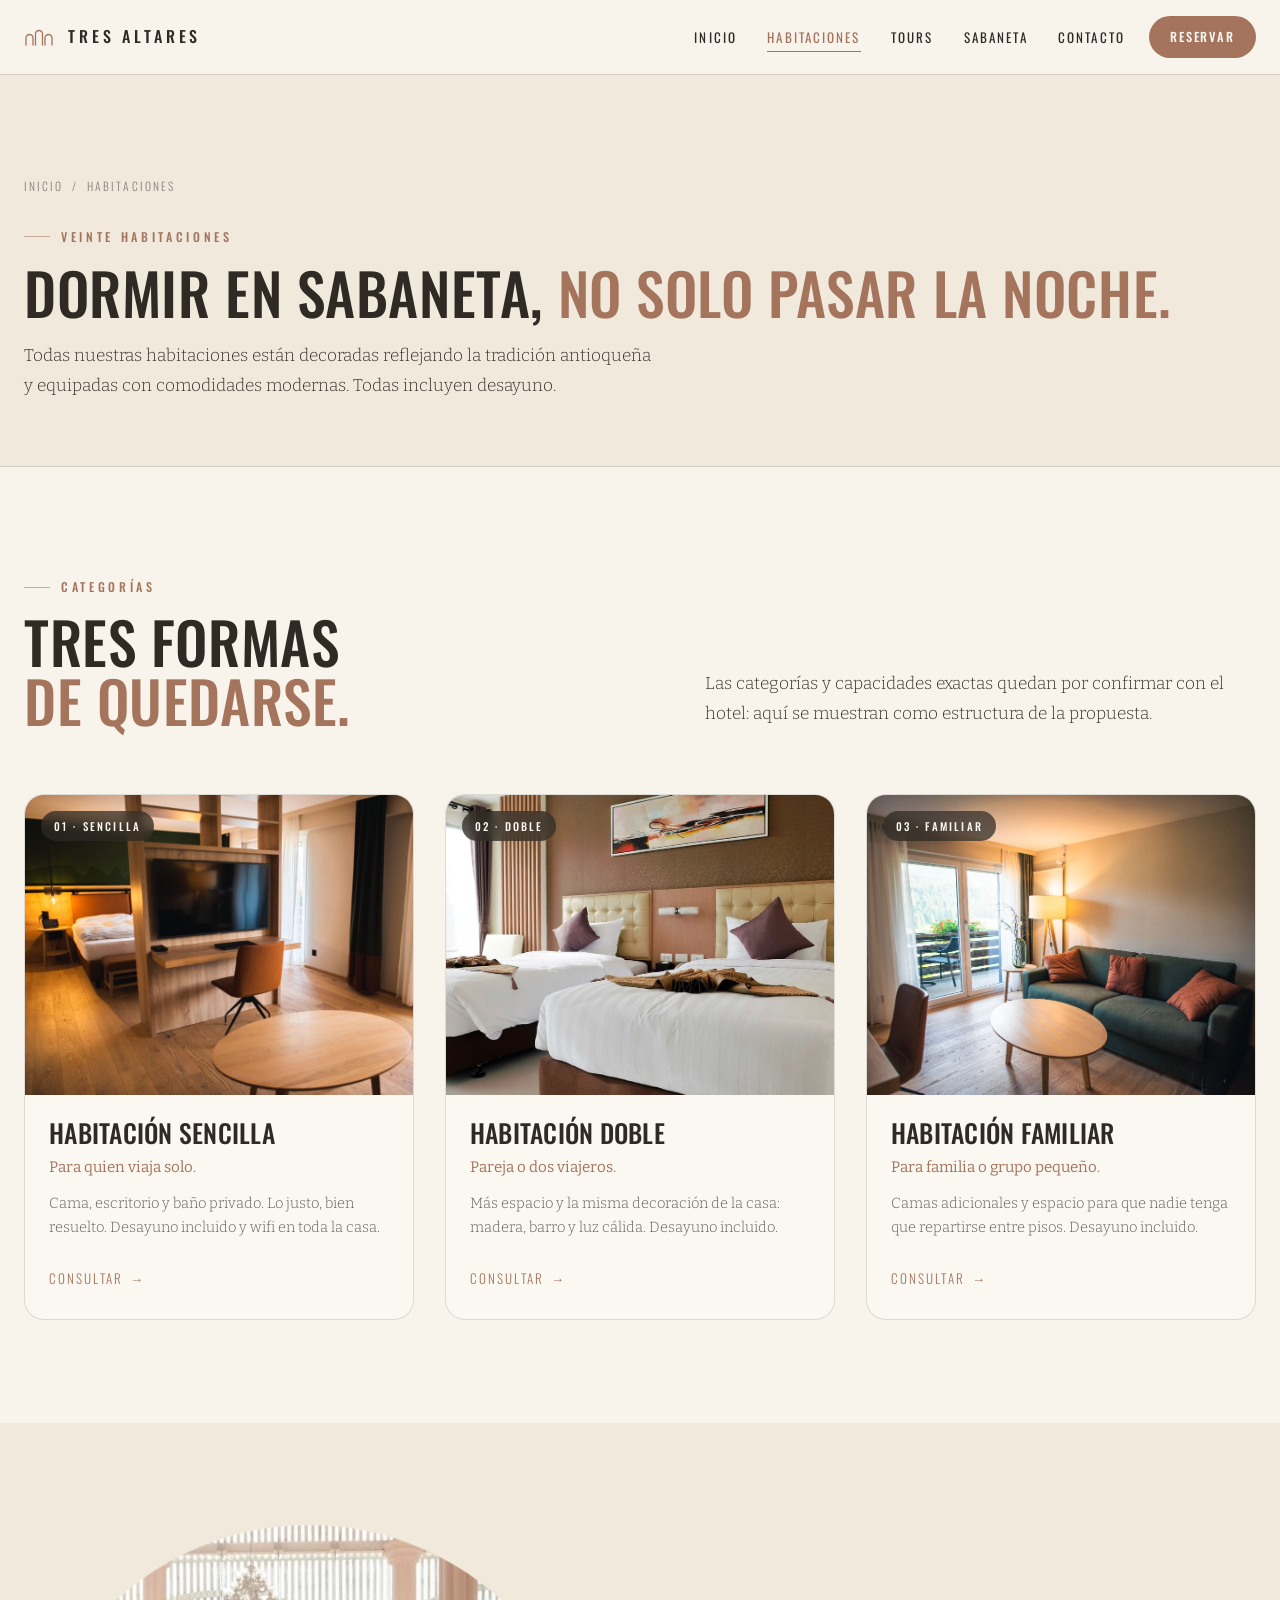
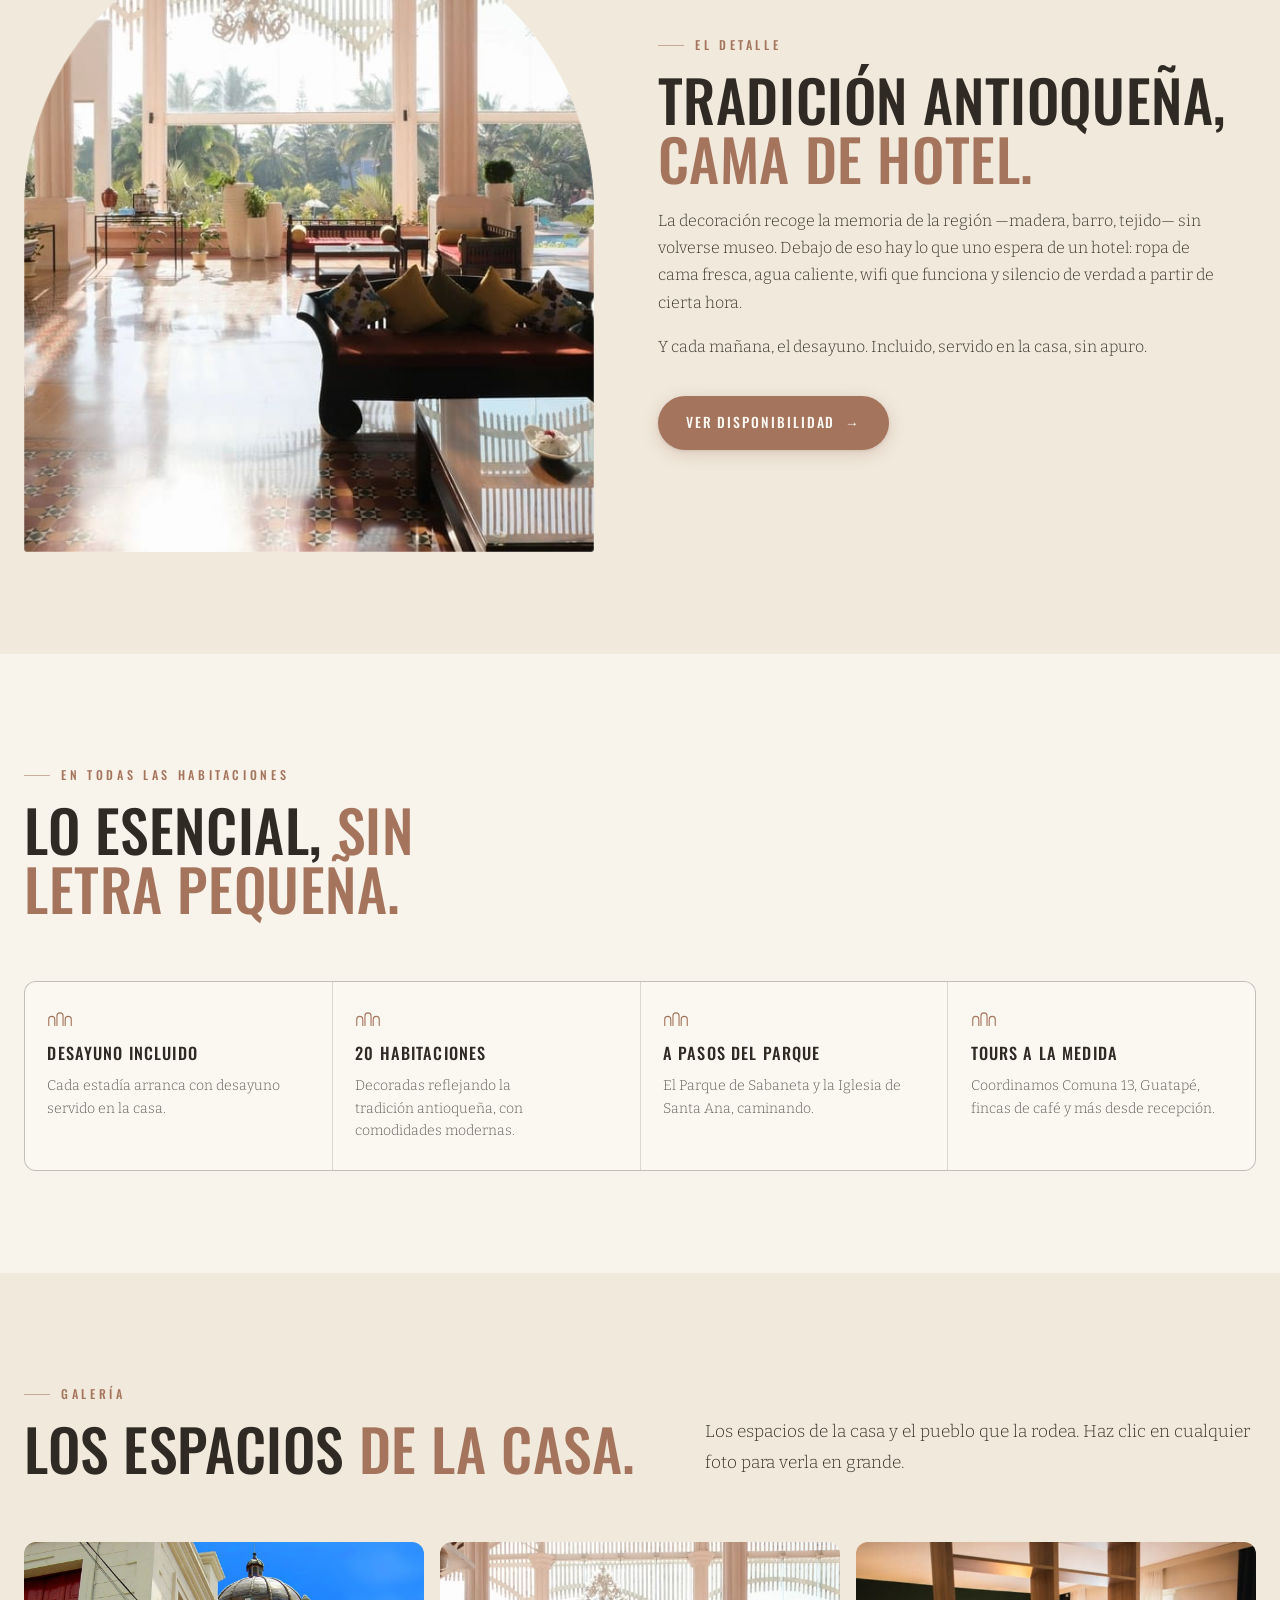
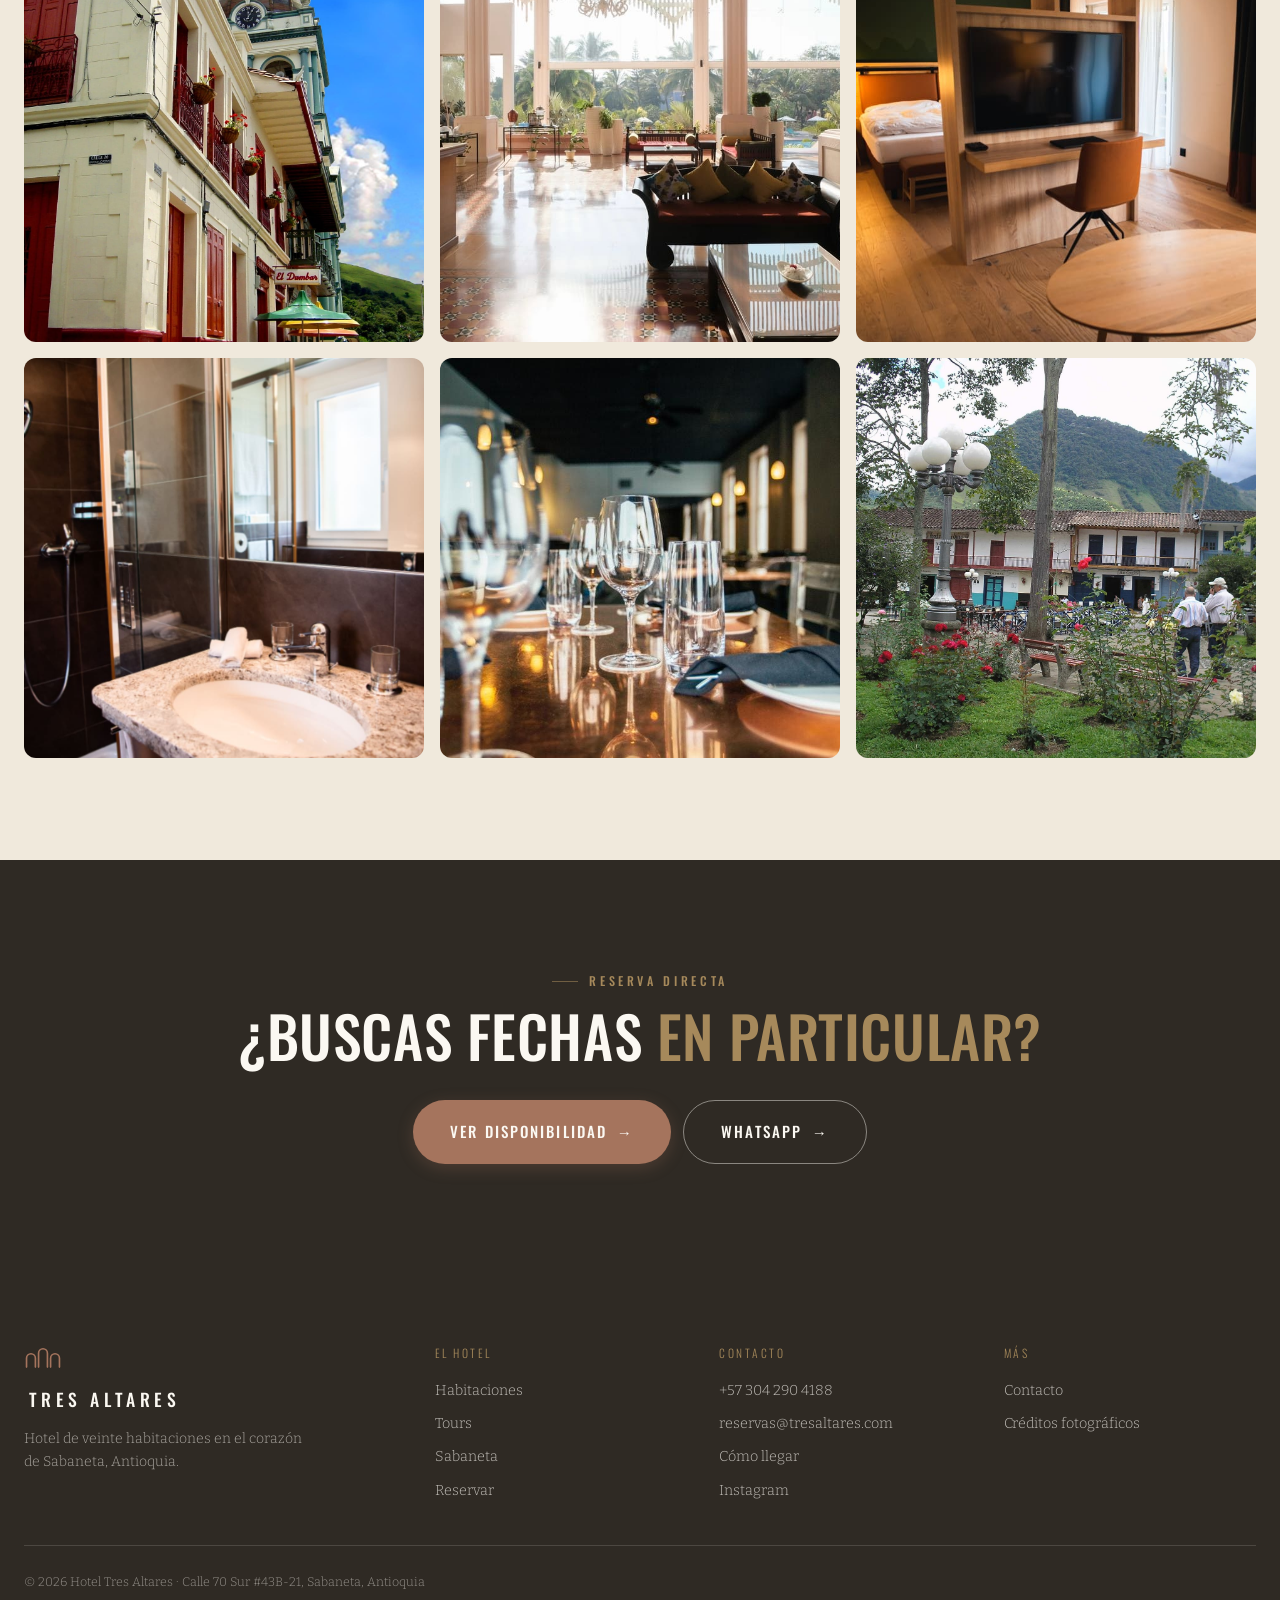
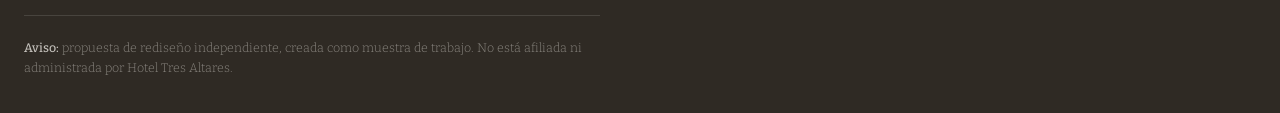
==== commit fcf8847f: "Reemplazar placeholders por fotografía real en toda la propuesta Interiores del hotel (recepción, tr" ====
--- a/hotel-tres-altares/habitaciones.html
+++ b/hotel-tres-altares/habitaciones.html
@@ -90,10 +90,9 @@
 
     <div class="grid grid-3">
       <article class="card" data-reveal>
-        <div class="card-figure arch-ph">
+        <div class="card-figure">
           <span class="card-num">01 · Sencilla</span>
-          <svg class="arch-ph-mark" viewBox="0 0 60 44" aria-hidden="true"><use href="#arch-3" /></svg>
-          <span class="arch-ph-label">Foto pendiente</span>
+          <img src="assets/img/habitacion-1.jpg" alt="Habitación sencilla con piso de madera y luz cálida" loading="lazy" decoding="async" />
         </div>
         <div class="card-body">
           <h3 class="h-card">Habitación sencilla</h3>
@@ -104,10 +103,9 @@
       </article>
 
       <article class="card" data-reveal data-delay="1">
-        <div class="card-figure arch-ph">
+        <div class="card-figure">
           <span class="card-num">02 · Doble</span>
-          <svg class="arch-ph-mark" viewBox="0 0 60 44" aria-hidden="true"><use href="#arch-3" /></svg>
-          <span class="arch-ph-label">Foto pendiente</span>
+          <img src="assets/img/habitacion-2.jpg" alt="Habitación doble con dos camas y tonos cálidos" loading="lazy" decoding="async" />
         </div>
         <div class="card-body">
           <h3 class="h-card">Habitación doble</h3>
@@ -118,10 +116,9 @@
       </article>
 
       <article class="card" data-reveal data-delay="2">
-        <div class="card-figure arch-ph">
+        <div class="card-figure">
           <span class="card-num">03 · Familiar</span>
-          <svg class="arch-ph-mark" viewBox="0 0 60 44" aria-hidden="true"><use href="#arch-3" /></svg>
-          <span class="arch-ph-label">Foto pendiente</span>
+          <img src="assets/img/habitacion-3.jpg" alt="Habitación amplia con zona de sala y balcón" loading="lazy" decoding="async" />
         </div>
         <div class="card-body">
           <h3 class="h-card">Habitación familiar</h3>
@@ -138,10 +135,8 @@
 <section class="section section-tonal">
   <div class="container">
     <div class="split">
-      <div class="arch-ph split-figure" data-reveal>
-        <svg class="arch-ph-mark" viewBox="0 0 60 44" aria-hidden="true"><use href="#arch-3" /></svg>
-        <span class="arch-ph-label">Foto pendiente</span>
-        <span class="arch-ph-hint">Interior de habitación</span>
+      <div class="arch-frame split-figure" data-reveal>
+        <img src="assets/img/recepcion.jpg" alt="Zona común del hotel con piso de baldosa y luz natural" loading="lazy" decoding="async" />
       </div>
       <div class="split-body" data-reveal data-delay="1">
         <p class="eyebrow">El detalle</p>
@@ -180,16 +175,16 @@
         <h2 class="h-section">Los espacios <em>de la casa.</em></h2>
       </div>
       <p class="lede" data-reveal data-delay="1">
-        Esta galería espera las fotos reales del hotel: fachada, recepción, habitaciones, comedor y zonas comunes.
+        Los espacios de la casa y el pueblo que la rodea. Haz clic en cualquier foto para verla en grande.
       </p>
     </div>
-    <div class="gallery" data-reveal>
-      <div class="arch-ph"><svg class="arch-ph-mark" viewBox="0 0 60 44" aria-hidden="true"><use href="#arch-3"/></svg><span class="arch-ph-label">Fachada</span></div>
-      <div class="arch-ph"><svg class="arch-ph-mark" viewBox="0 0 60 44" aria-hidden="true"><use href="#arch-3"/></svg><span class="arch-ph-label">Recepción</span></div>
-      <div class="arch-ph"><svg class="arch-ph-mark" viewBox="0 0 60 44" aria-hidden="true"><use href="#arch-3"/></svg><span class="arch-ph-label">Habitación</span></div>
-      <div class="arch-ph"><svg class="arch-ph-mark" viewBox="0 0 60 44" aria-hidden="true"><use href="#arch-3"/></svg><span class="arch-ph-label">Baño</span></div>
-      <div class="arch-ph"><svg class="arch-ph-mark" viewBox="0 0 60 44" aria-hidden="true"><use href="#arch-3"/></svg><span class="arch-ph-label">Comedor</span></div>
-      <div class="arch-ph"><svg class="arch-ph-mark" viewBox="0 0 60 44" aria-hidden="true"><use href="#arch-3"/></svg><span class="arch-ph-label">Zona común</span></div>
+    <div class="gallery" data-reveal data-lightbox="hotel">
+      <div><img src="assets/img/pueblo.jpg" alt="Fachada colonial antioqueña con balcones y flores" loading="lazy" decoding="async" /></div>
+      <div><img src="assets/img/recepcion.jpg" alt="Zona común con piso de baldosa, luz natural y vegetación" loading="lazy" decoding="async" /></div>
+      <div><img src="assets/img/habitacion-1.jpg" alt="Habitación con piso de madera y luz cálida" loading="lazy" decoding="async" /></div>
+      <div><img src="assets/img/bano.jpg" alt="Baño con ducha, lavamanos en piedra y toallas" loading="lazy" decoding="async" /></div>
+      <div><img src="assets/img/comedor.jpg" alt="Mesa servida en el comedor del hotel" loading="lazy" decoding="async" /></div>
+      <div><img src="assets/img/parque.jpg" alt="Parque del pueblo con balcones coloniales y montaña al fondo" loading="lazy" decoding="async" /></div>
     </div>
   </div>
 </section>
